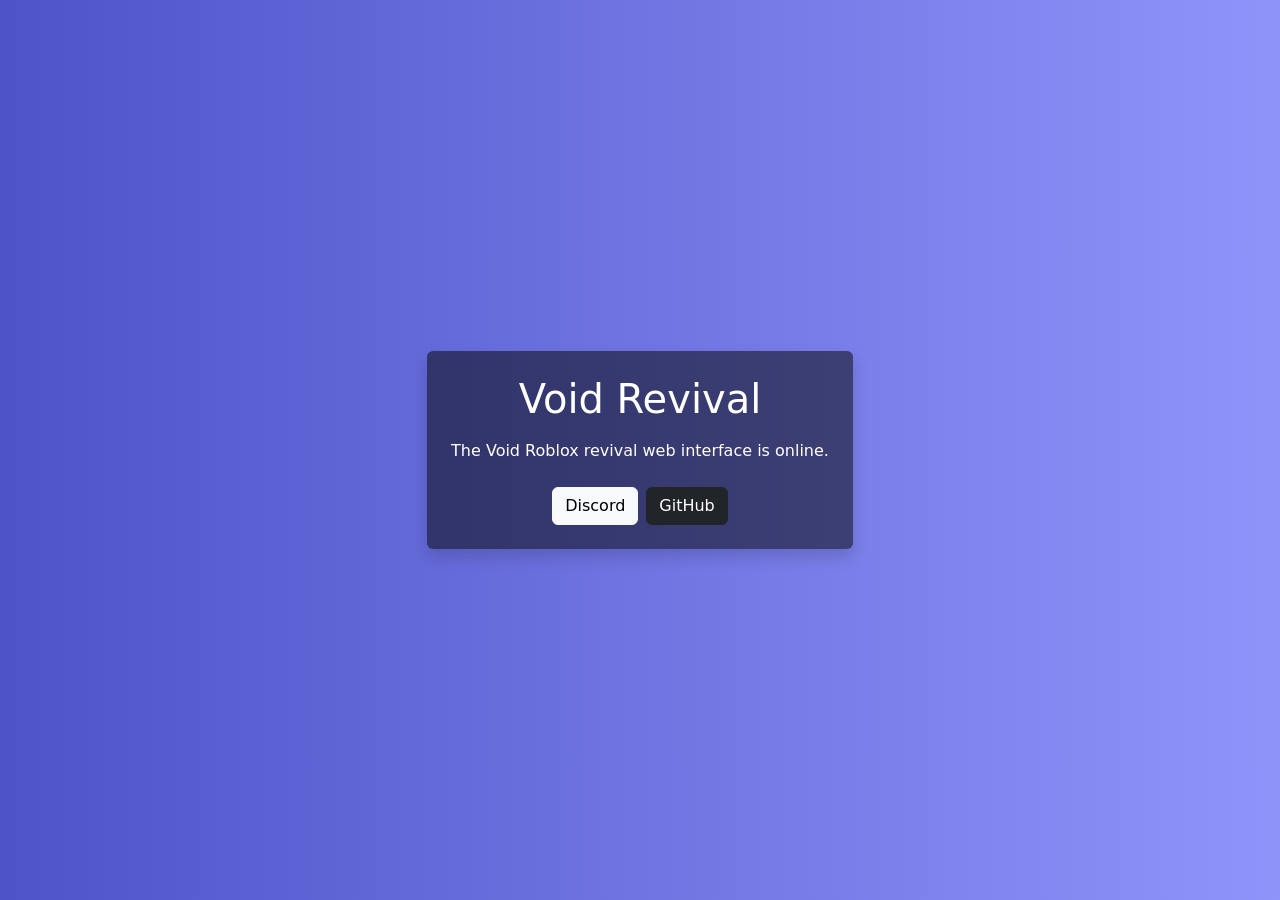
==== www/index.html @ bc777862 "Add Vercel entry page for www root" ====
<!doctype html>
<html lang="en">
<head>
  <meta charset="utf-8">
  <meta name="viewport" content="width=device-width, initial-scale=1">
  <title>Void Revival</title>
  <link href="https://cdn.jsdelivr.net/npm/bootstrap@5.3.0/dist/css/bootstrap.min.css" rel="stylesheet">
  <style>
    html, body { height: 100%; margin: 0; }
    body { overflow: hidden; background: #4e54c8; color: #fff; }
    .area {
      min-height: 100%;
      position: relative;
      display: flex;
      align-items: center;
      justify-content: center;
      background: linear-gradient(to left, #8f94fb, #4e54c8);
    }
    .card {
      position: relative;
      z-index: 2;
      background: rgba(0,0,0,.5);
      border: 0;
      color: #fff;
      max-width: 560px;
      text-align: center;
    }
    .circles { position: absolute; inset: 0; overflow: hidden; margin: 0; padding: 0; }
    .circles li {
      position: absolute;
      display: block;
      list-style: none;
      width: 20px;
      height: 20px;
      background: rgba(255,255,255,.2);
      animation: animate 25s linear infinite;
      bottom: -150px;
    }
    .circles li:nth-child(1){left:25%;width:80px;height:80px}
    .circles li:nth-child(2){left:10%;animation-delay:2s;animation-duration:12s}
    .circles li:nth-child(3){left:70%;animation-delay:4s}
    .circles li:nth-child(4){left:40%;width:60px;height:60px;animation-duration:18s}
    .circles li:nth-child(5){left:65%}
    .circles li:nth-child(6){left:75%;width:110px;height:110px;animation-delay:3s}
    .circles li:nth-child(7){left:35%;width:150px;height:150px;animation-delay:7s}
    .circles li:nth-child(8){left:50%;width:25px;height:25px;animation-delay:15s;animation-duration:45s}
    .circles li:nth-child(9){left:20%;width:15px;height:15px;animation-delay:2s;animation-duration:35s}
    .circles li:nth-child(10){left:85%;width:150px;height:150px;animation-duration:11s}
    @keyframes animate {
      0% { transform: translateY(0) rotate(0); opacity: 1; border-radius: 0; }
      100% { transform: translateY(-1000px) rotate(720deg); opacity: 0; border-radius: 50%; }
    }
  </style>
</head>
<body>
  <main class="area">
    <ul class="circles" aria-hidden="true">
      <li></li><li></li><li></li><li></li><li></li>
      <li></li><li></li><li></li><li></li><li></li>
    </ul>
    <section class="card p-4 shadow">
      <h1 class="mb-3">Void Revival</h1>
      <p class="mb-4">The Void Roblox revival web interface is online.</p>
      <div class="d-flex justify-content-center gap-2 flex-wrap">
        <a class="btn btn-light" href="https://discord.gg/UEuXjD565c">Discord</a>
        <a class="btn btn-dark" href="https://github.com/uwuszym/void">GitHub</a>
      </div>
    </section>
  </main>
</body>
</html>
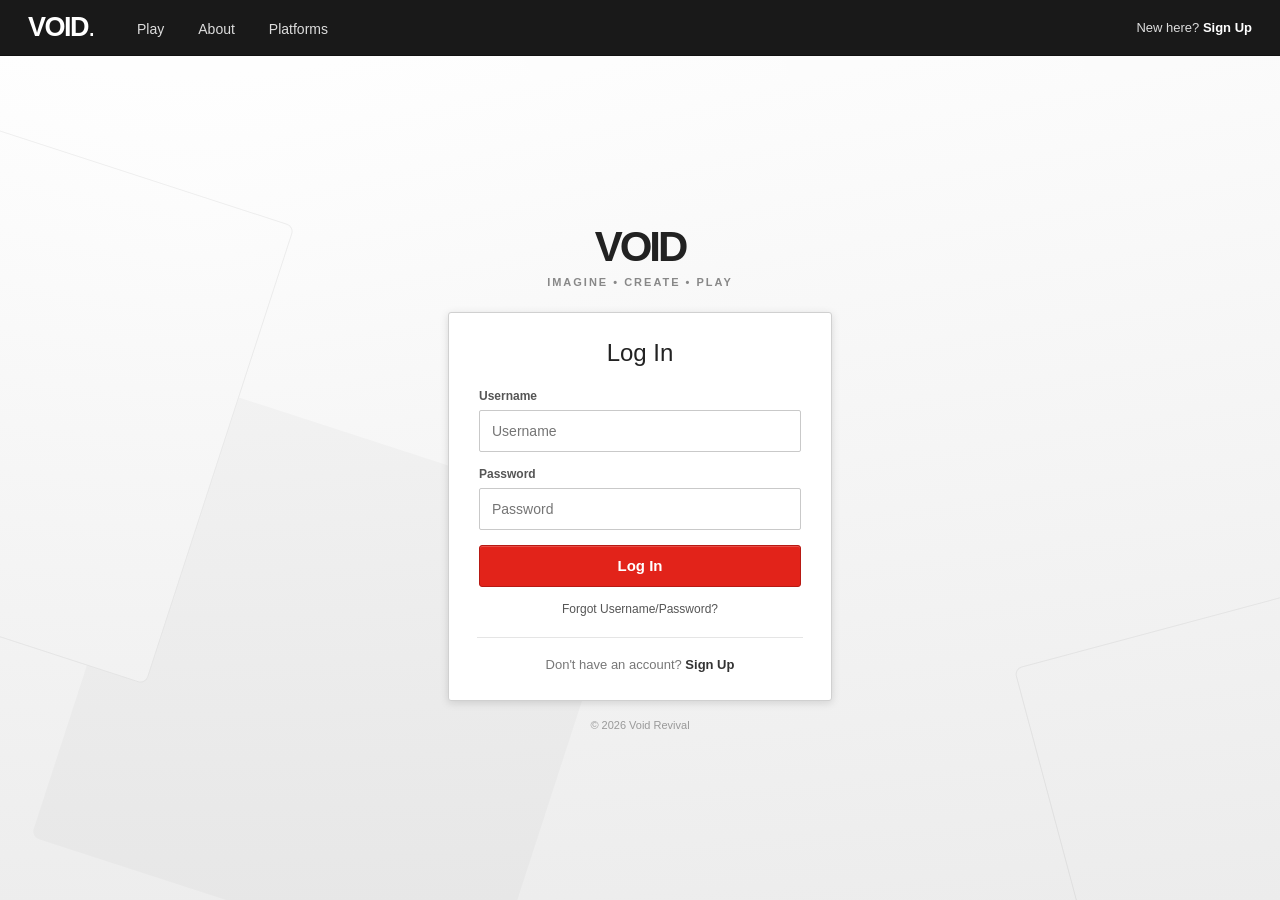
==== commit c4d02b5f: "Build classic revival login landing page" ====
--- a/www/index.html
+++ b/www/index.html
@@ -3,69 +3,120 @@
 <head>
   <meta charset="utf-8">
   <meta name="viewport" content="width=device-width, initial-scale=1">
-  <title>Void Revival</title>
-  <link href="https://cdn.jsdelivr.net/npm/bootstrap@5.3.0/dist/css/bootstrap.min.css" rel="stylesheet">
+  <title>Void — Login</title>
   <style>
-    html, body { height: 100%; margin: 0; }
-    body { overflow: hidden; background: #4e54c8; color: #fff; }
-    .area {
-      min-height: 100%;
-      position: relative;
-      display: flex;
-      align-items: center;
-      justify-content: center;
-      background: linear-gradient(to left, #8f94fb, #4e54c8);
+    :root{
+      --red:#e2231a;
+      --dark:#191919;
+      --text:#393939;
+      --border:#c9c9c9;
+      --bg:#f2f2f2;
     }
-    .card {
-      position: relative;
-      z-index: 2;
-      background: rgba(0,0,0,.5);
-      border: 0;
-      color: #fff;
-      max-width: 560px;
-      text-align: center;
+    *{box-sizing:border-box}
+    html,body{margin:0;min-height:100%;font-family:Arial,Helvetica,sans-serif;color:var(--text);background:#f2f2f2}
+    body{min-height:100vh}
+    .topbar{
+      height:56px;background:#191919;color:#fff;border-bottom:1px solid #111;
+      display:flex;align-items:center;padding:0 28px;gap:28px;
+      box-shadow:0 1px 3px rgba(0,0,0,.25)
     }
-    .circles { position: absolute; inset: 0; overflow: hidden; margin: 0; padding: 0; }
-    .circles li {
-      position: absolute;
-      display: block;
-      list-style: none;
-      width: 20px;
-      height: 20px;
-      background: rgba(255,255,255,.2);
-      animation: animate 25s linear infinite;
-      bottom: -150px;
+    .brand{font-size:27px;font-weight:800;letter-spacing:-1.5px;color:#fff;text-decoration:none}
+    .brand span{font-weight:400}
+    .nav{display:flex;gap:4px;height:100%;align-items:center}
+    .nav a{color:#ddd;text-decoration:none;padding:19px 15px 17px;font-size:14px}
+    .nav a:hover{background:#292929;color:#fff}
+    .nav-spacer{flex:1}
+    .signup-top{font-size:13px;color:#ddd}
+    .signup-top a{color:#fff;text-decoration:none;font-weight:700}
+    .hero{
+      min-height:calc(100vh - 56px);
+      display:flex;align-items:center;justify-content:center;
+      position:relative;overflow:hidden;
+      background:
+        linear-gradient(rgba(255,255,255,.93),rgba(238,238,238,.96)),
+        radial-gradient(circle at 15% 20%,#fff 0,#ddd 45%,#bbb 100%);
     }
-    .circles li:nth-child(1){left:25%;width:80px;height:80px}
-    .circles li:nth-child(2){left:10%;animation-delay:2s;animation-duration:12s}
-    .circles li:nth-child(3){left:70%;animation-delay:4s}
-    .circles li:nth-child(4){left:40%;width:60px;height:60px;animation-duration:18s}
-    .circles li:nth-child(5){left:65%}
-    .circles li:nth-child(6){left:75%;width:110px;height:110px;animation-delay:3s}
-    .circles li:nth-child(7){left:35%;width:150px;height:150px;animation-delay:7s}
-    .circles li:nth-child(8){left:50%;width:25px;height:25px;animation-delay:15s;animation-duration:45s}
-    .circles li:nth-child(9){left:20%;width:15px;height:15px;animation-delay:2s;animation-duration:35s}
-    .circles li:nth-child(10){left:85%;width:150px;height:150px;animation-duration:11s}
-    @keyframes animate {
-      0% { transform: translateY(0) rotate(0); opacity: 1; border-radius: 0; }
-      100% { transform: translateY(-1000px) rotate(720deg); opacity: 0; border-radius: 50%; }
+    .hero:before,.hero:after{
+      content:"";position:absolute;border:1px solid rgba(0,0,0,.06);
+      transform:rotate(18deg);width:480px;height:480px;border-radius:8px;
+    }
+    .hero:before{left:-250px;top:10%;box-shadow:420px 180px 0 rgba(0,0,0,.025)}
+    .hero:after{right:-270px;bottom:-180px;transform:rotate(-15deg)}
+    .login-wrap{width:100%;max-width:420px;padding:30px 18px;position:relative;z-index:1}
+    .logo{
+      text-align:center;font-size:42px;line-height:1;font-weight:900;
+      letter-spacing:-3px;color:#222;margin-bottom:24px;
+    }
+    .logo small{display:block;font-size:11px;letter-spacing:2px;font-weight:700;color:#888;margin-top:9px}
+    .panel{
+      background:#fff;border:1px solid #d0d0d0;border-radius:3px;
+      box-shadow:0 2px 8px rgba(0,0,0,.13);padding:26px 30px 28px;
+    }
+    h1{text-align:center;font-size:24px;font-weight:400;margin:0 0 22px;color:#222}
+    label{display:block;font-size:12px;font-weight:700;margin:0 0 7px;color:#555}
+    input{
+      width:100%;height:42px;border:1px solid var(--border);border-radius:2px;
+      padding:0 12px;font-size:14px;background:#fff;outline:none;margin-bottom:15px;
+    }
+    input:focus{border-color:#888;box-shadow:0 0 0 2px rgba(34,34,34,.08)}
+    button{
+      width:100%;height:42px;border:1px solid #b71913;border-radius:3px;
+      background:var(--red);color:#fff;font-size:15px;font-weight:700;cursor:pointer;
+      box-shadow:inset 0 1px rgba(255,255,255,.2)
+    }
+    button:hover{background:#c91e16}
+    .forgot{display:block;text-align:center;margin:15px 0 21px;color:#555;font-size:12px;text-decoration:none}
+    .forgot:hover{text-decoration:underline}
+    .divider{height:1px;background:#e5e5e5;margin:0 -2px 19px}
+    .new{text-align:center;font-size:13px;color:#777;margin:0}
+    .new a{color:#333;font-weight:700;text-decoration:none}
+    .new a:hover{text-decoration:underline}
+    .notice{display:none;margin:0 0 16px;padding:9px 11px;border:1px solid #e5c2c2;background:#fff5f5;color:#9b1c1c;font-size:12px;border-radius:2px}
+    footer{text-align:center;color:#999;font-size:11px;margin-top:18px}
+    @media(max-width:600px){
+      .topbar{padding:0 15px;gap:12px}.nav{display:none}.signup-top{font-size:12px}
+      .login-wrap{padding:20px 12px}.panel{padding:24px 20px}.logo{font-size:36px}
     }
   </style>
 </head>
 <body>
-  <main class="area">
-    <ul class="circles" aria-hidden="true">
-      <li></li><li></li><li></li><li></li><li></li>
-      <li></li><li></li><li></li><li></li><li></li>
-    </ul>
-    <section class="card p-4 shadow">
-      <h1 class="mb-3">Void Revival</h1>
-      <p class="mb-4">The Void Roblox revival web interface is online.</p>
-      <div class="d-flex justify-content-center gap-2 flex-wrap">
-        <a class="btn btn-light" href="https://discord.gg/UEuXjD565c">Discord</a>
-        <a class="btn btn-dark" href="https://github.com/uwuszym/void">GitHub</a>
-      </div>
-    </section>
+  <header class="topbar">
+    <a class="brand" href="/">VOID<span>.</span></a>
+    <nav class="nav" aria-label="Main navigation">
+      <a href="/">Play</a>
+      <a href="#about">About</a>
+      <a href="#platforms">Platforms</a>
+    </nav>
+    <div class="nav-spacer"></div>
+    <div class="signup-top">New here? <a href="#signup">Sign Up</a></div>
+  </header>
+
+  <main class="hero">
+    <div class="login-wrap">
+      <div class="logo">VOID<small>IMAGINE • CREATE • PLAY</small></div>
+      <section class="panel" aria-labelledby="login-title">
+        <h1 id="login-title">Log In</h1>
+        <div id="notice" class="notice" role="alert">Login backend is not connected yet.</div>
+        <form id="loginForm">
+          <label for="username">Username</label>
+          <input id="username" name="username" type="text" autocomplete="username" placeholder="Username" required>
+          <label for="password">Password</label>
+          <input id="password" name="password" type="password" autocomplete="current-password" placeholder="Password" required>
+          <button type="submit">Log In</button>
+        </form>
+        <a class="forgot" href="#forgot">Forgot Username/Password?</a>
+        <div class="divider"></div>
+        <p class="new">Don't have an account? <a href="#signup">Sign Up</a></p>
+      </section>
+      <footer>© 2026 Void Revival</footer>
+    </div>
   </main>
+
+  <script>
+    document.getElementById('loginForm').addEventListener('submit', function(e){
+      e.preventDefault();
+      document.getElementById('notice').style.display = 'block';
+    });
+  </script>
 </body>
 </html>
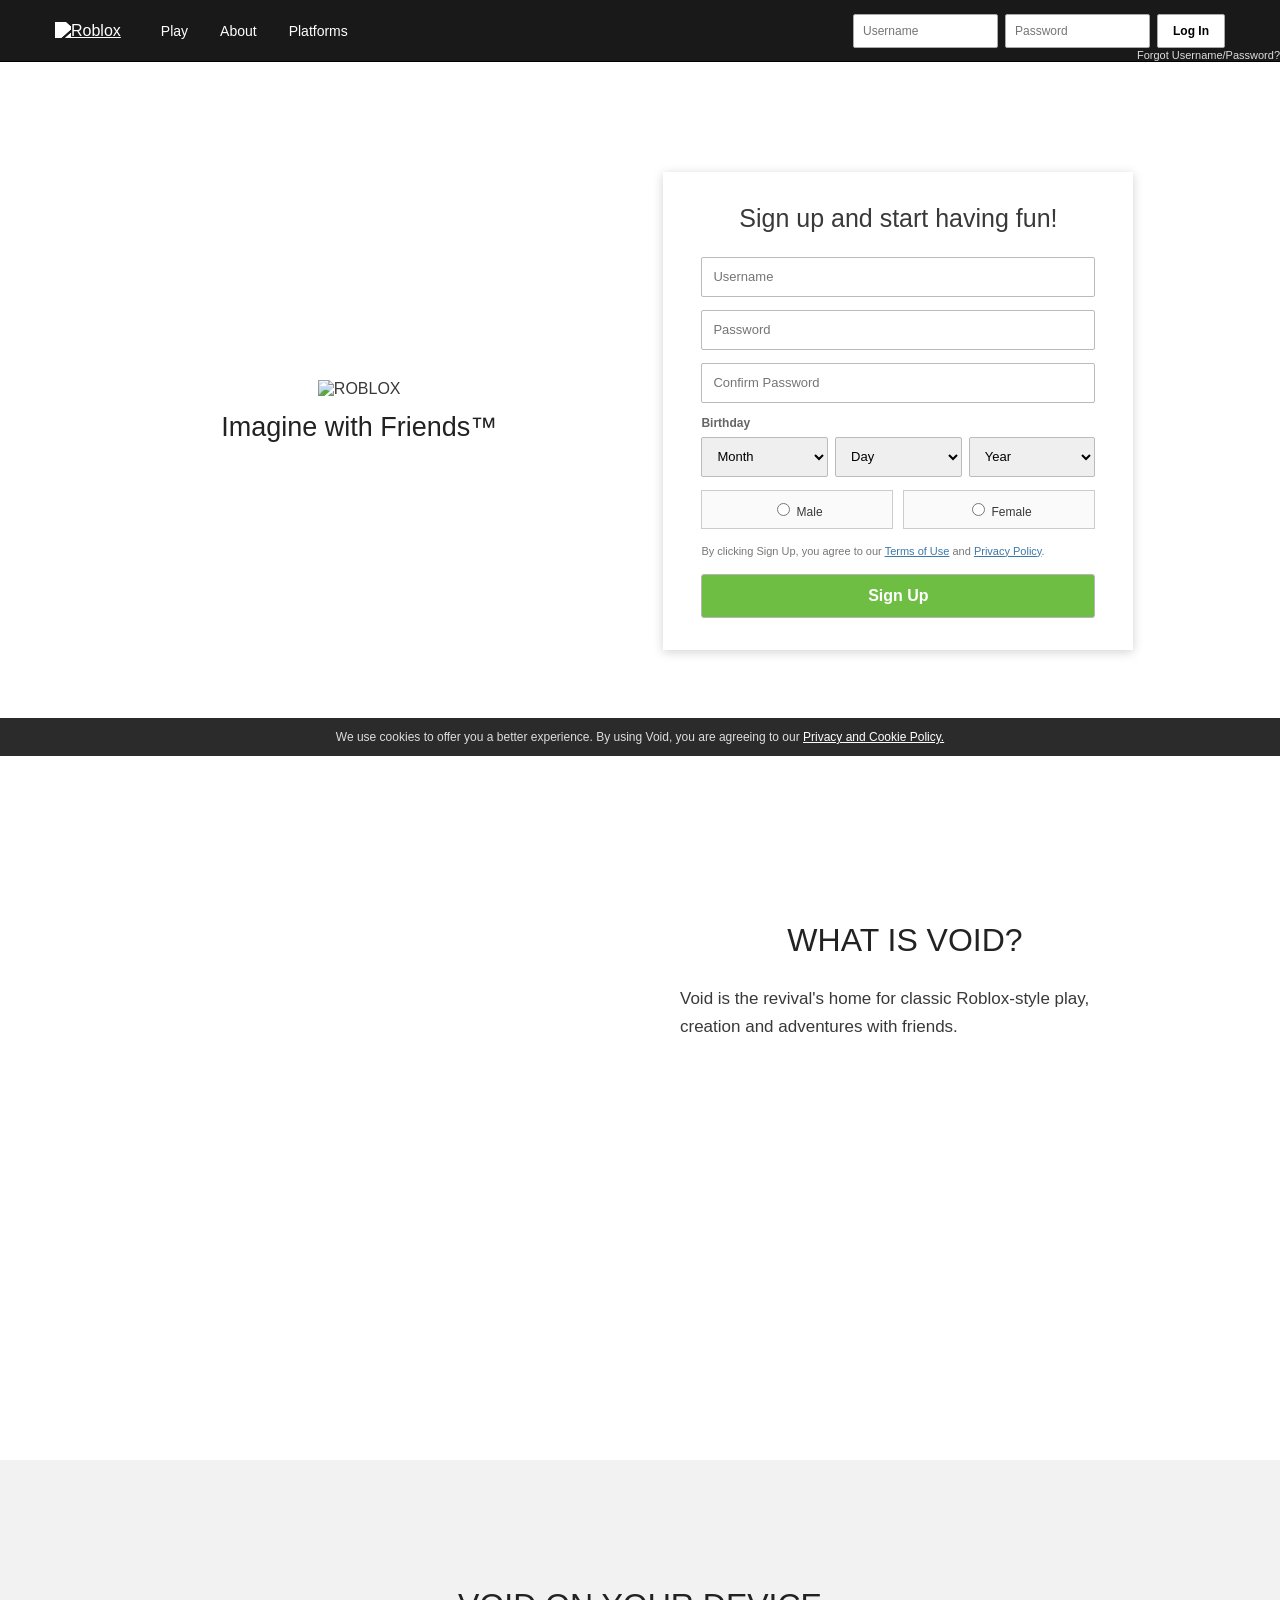
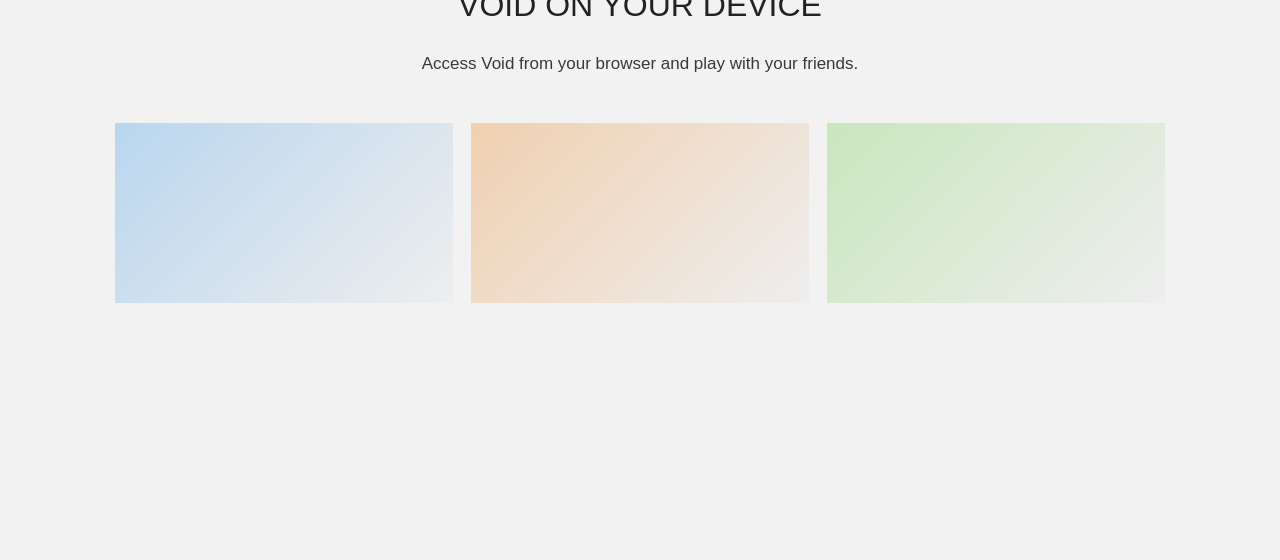
==== commit 74e5dc5c: "Recreate archived 2017 Roblox landing page" ====
--- a/www/index.html
+++ b/www/index.html
@@ -1,122 +1,7 @@
-<!doctype html>
-<html lang="en">
-<head>
-  <meta charset="utf-8">
-  <meta name="viewport" content="width=device-width, initial-scale=1">
-  <title>Void — Login</title>
-  <style>
-    :root{
-      --red:#e2231a;
-      --dark:#191919;
-      --text:#393939;
-      --border:#c9c9c9;
-      --bg:#f2f2f2;
-    }
-    *{box-sizing:border-box}
-    html,body{margin:0;min-height:100%;font-family:Arial,Helvetica,sans-serif;color:var(--text);background:#f2f2f2}
-    body{min-height:100vh}
-    .topbar{
-      height:56px;background:#191919;color:#fff;border-bottom:1px solid #111;
-      display:flex;align-items:center;padding:0 28px;gap:28px;
-      box-shadow:0 1px 3px rgba(0,0,0,.25)
-    }
-    .brand{font-size:27px;font-weight:800;letter-spacing:-1.5px;color:#fff;text-decoration:none}
-    .brand span{font-weight:400}
-    .nav{display:flex;gap:4px;height:100%;align-items:center}
-    .nav a{color:#ddd;text-decoration:none;padding:19px 15px 17px;font-size:14px}
-    .nav a:hover{background:#292929;color:#fff}
-    .nav-spacer{flex:1}
-    .signup-top{font-size:13px;color:#ddd}
-    .signup-top a{color:#fff;text-decoration:none;font-weight:700}
-    .hero{
-      min-height:calc(100vh - 56px);
-      display:flex;align-items:center;justify-content:center;
-      position:relative;overflow:hidden;
-      background:
-        linear-gradient(rgba(255,255,255,.93),rgba(238,238,238,.96)),
-        radial-gradient(circle at 15% 20%,#fff 0,#ddd 45%,#bbb 100%);
-    }
-    .hero:before,.hero:after{
-      content:"";position:absolute;border:1px solid rgba(0,0,0,.06);
-      transform:rotate(18deg);width:480px;height:480px;border-radius:8px;
-    }
-    .hero:before{left:-250px;top:10%;box-shadow:420px 180px 0 rgba(0,0,0,.025)}
-    .hero:after{right:-270px;bottom:-180px;transform:rotate(-15deg)}
-    .login-wrap{width:100%;max-width:420px;padding:30px 18px;position:relative;z-index:1}
-    .logo{
-      text-align:center;font-size:42px;line-height:1;font-weight:900;
-      letter-spacing:-3px;color:#222;margin-bottom:24px;
-    }
-    .logo small{display:block;font-size:11px;letter-spacing:2px;font-weight:700;color:#888;margin-top:9px}
-    .panel{
-      background:#fff;border:1px solid #d0d0d0;border-radius:3px;
-      box-shadow:0 2px 8px rgba(0,0,0,.13);padding:26px 30px 28px;
-    }
-    h1{text-align:center;font-size:24px;font-weight:400;margin:0 0 22px;color:#222}
-    label{display:block;font-size:12px;font-weight:700;margin:0 0 7px;color:#555}
-    input{
-      width:100%;height:42px;border:1px solid var(--border);border-radius:2px;
-      padding:0 12px;font-size:14px;background:#fff;outline:none;margin-bottom:15px;
-    }
-    input:focus{border-color:#888;box-shadow:0 0 0 2px rgba(34,34,34,.08)}
-    button{
-      width:100%;height:42px;border:1px solid #b71913;border-radius:3px;
-      background:var(--red);color:#fff;font-size:15px;font-weight:700;cursor:pointer;
-      box-shadow:inset 0 1px rgba(255,255,255,.2)
-    }
-    button:hover{background:#c91e16}
-    .forgot{display:block;text-align:center;margin:15px 0 21px;color:#555;font-size:12px;text-decoration:none}
-    .forgot:hover{text-decoration:underline}
-    .divider{height:1px;background:#e5e5e5;margin:0 -2px 19px}
-    .new{text-align:center;font-size:13px;color:#777;margin:0}
-    .new a{color:#333;font-weight:700;text-decoration:none}
-    .new a:hover{text-decoration:underline}
-    .notice{display:none;margin:0 0 16px;padding:9px 11px;border:1px solid #e5c2c2;background:#fff5f5;color:#9b1c1c;font-size:12px;border-radius:2px}
-    footer{text-align:center;color:#999;font-size:11px;margin-top:18px}
-    @media(max-width:600px){
-      .topbar{padding:0 15px;gap:12px}.nav{display:none}.signup-top{font-size:12px}
-      .login-wrap{padding:20px 12px}.panel{padding:24px 20px}.logo{font-size:36px}
-    }
-  </style>
-</head>
-<body>
-  <header class="topbar">
-    <a class="brand" href="/">VOID<span>.</span></a>
-    <nav class="nav" aria-label="Main navigation">
-      <a href="/">Play</a>
-      <a href="#about">About</a>
-      <a href="#platforms">Platforms</a>
-    </nav>
-    <div class="nav-spacer"></div>
-    <div class="signup-top">New here? <a href="#signup">Sign Up</a></div>
-  </header>
-
-  <main class="hero">
-    <div class="login-wrap">
-      <div class="logo">VOID<small>IMAGINE • CREATE • PLAY</small></div>
-      <section class="panel" aria-labelledby="login-title">
-        <h1 id="login-title">Log In</h1>
-        <div id="notice" class="notice" role="alert">Login backend is not connected yet.</div>
-        <form id="loginForm">
-          <label for="username">Username</label>
-          <input id="username" name="username" type="text" autocomplete="username" placeholder="Username" required>
-          <label for="password">Password</label>
-          <input id="password" name="password" type="password" autocomplete="current-password" placeholder="Password" required>
-          <button type="submit">Log In</button>
-        </form>
-        <a class="forgot" href="#forgot">Forgot Username/Password?</a>
-        <div class="divider"></div>
-        <p class="new">Don't have an account? <a href="#signup">Sign Up</a></p>
-      </section>
-      <footer>© 2026 Void Revival</footer>
-    </div>
-  </main>
-
-  <script>
-    document.getElementById('loginForm').addEventListener('submit', function(e){
-      e.preventDefault();
-      document.getElementById('notice').style.display = 'block';
-    });
-  </script>
-</body>
-</html>+<!doctype html><html lang="en"><head><meta charset="utf-8"><meta name="viewport" content="width=device-width,initial-scale=1"><title>Void</title><style>
+*{box-sizing:border-box}html,body{margin:0;font-family:Arial,Helvetica,sans-serif;color:#393939}body{overflow-x:hidden}.navbar{position:fixed;top:0;left:0;right:0;height:62px;z-index:20;background:#191919;border-bottom:1px solid #000}.nav-inner{height:100%;max-width:1170px;margin:auto;display:flex;align-items:center}.logo-nav{width:112px;margin-right:24px;filter:brightness(0) invert(1)}.navlinks{display:flex;height:100%;margin:0;padding:0;list-style:none}.navlinks a{display:flex;align-items:center;height:100%;padding:0 16px;color:#fff;text-decoration:none;font-size:14px}.navlinks a:hover{background:#292929}.login{margin-left:auto;display:flex;align-items:center;gap:7px}.login input{width:145px;height:34px;border:1px solid #aaa;border-radius:2px;padding:0 9px;font-size:12px}.login button{height:34px;padding:0 15px;border:1px solid #aaa;border-radius:2px;background:#fff;font-weight:bold;font-size:12px}.forgot{position:absolute;right:0;top:49px;color:#ddd;text-decoration:none;font-size:11px}.hero{min-height:760px;padding-top:62px;background:url('https://images.rbxcdn.com/e942d5c326e104bddf1d2c8ce3e0e9a7.png') center/cover no-repeat}.hero-inner{max-width:1170px;min-height:698px;margin:auto;display:flex;align-items:center}.hero-left{width:52%;text-align:center;padding:40px}.main-logo{width:min(390px,80%);margin-bottom:14px}.slogan{font-size:27px;font-weight:300;color:#222}.signup{width:48%;max-width:470px;padding:32px 38px;background:rgba(255,255,255,.96);box-shadow:0 2px 10px rgba(0,0,0,.18)}.signup h2{text-align:center;font-size:25px;font-weight:400;margin:0 0 24px}.field{margin-bottom:13px}.field input,.field select{width:100%;height:40px;border:1px solid #bbb;border-radius:2px;padding:0 11px;font-size:13px}.birth-label{font-size:12px;font-weight:bold;color:#666;display:block;margin-bottom:7px}.birth{display:flex;gap:7px}.birth select{flex:1}.gender{display:flex;gap:10px;margin:8px 0 15px}.gender label{flex:1;border:1px solid #ccc;background:#fafafa;padding:9px;text-align:center;font-size:12px}.terms{font-size:11px;line-height:1.45;color:#777;margin:8px 0 15px}.terms a{color:#3d78a8}.signup-btn{width:100%;height:44px;border:1px solid #b5b5b5;border-radius:3px;background:#6fbe44;color:#fff;font-size:16px;font-weight:bold}.cookie{position:absolute;left:0;right:0;margin-top:-42px;background:rgba(30,30,30,.94);color:#ddd;text-align:center;padding:12px;font-size:12px}.cookie a{color:#fff}.section{min-height:700px;padding:100px 30px}.about{background:#fff}.platforms{background:#f2f2f2}.section-inner{max-width:1050px;margin:auto}.about-card{max-width:520px;margin-left:auto;padding:35px;background:rgba(255,255,255,.9)}.section h2{text-align:center;font-size:32px;font-weight:300;color:#222}.section p{font-size:17px;line-height:1.65}.games{display:flex;gap:18px;margin-top:45px}.game{flex:1;height:180px;background:#ddd}.one{background:linear-gradient(135deg,#b9d6ef,#eee)}.two{background:linear-gradient(135deg,#f0d0b0,#eee)}.three{background:linear-gradient(135deg,#c9e6bd,#eee)}.notice{display:none;padding:8px;margin-bottom:12px;background:#fff0f0;border:1px solid #e0aaaa;color:#a22;font-size:12px}@media(max-width:900px){.nav-inner{padding:0 15px}.navlinks{display:none}.login input{width:110px}.hero{min-height:900px}.hero-inner{display:block;padding:45px 18px}.hero-left{width:100%;padding:25px}.signup{width:100%;margin:auto}}@media(max-width:520px){.login input{display:none}.signup{padding:24px 18px}.games{display:block}.game{margin-bottom:12px}}</style></head><body>
+<header class="navbar"><div class="nav-inner"><a href="#play"><img class="logo-nav" alt="Roblox" src="https://images.rbxcdn.com/13b5bfbebee2d722a1f0d2af181ac561.png"></a><ul class="navlinks"><li><a href="#play">Play</a></li><li><a href="#about">About</a></li><li><a href="#platforms">Platforms</a></li></ul><form class="login" id="loginForm"><input name="username" placeholder="Username"><input name="password" type="password" placeholder="Password"><button>Log In</button><a class="forgot" href="#forgot">Forgot Username/Password?</a></form></div></header>
+<section class="hero" id="play"><div class="hero-inner"><div class="hero-left"><img class="main-logo" alt="ROBLOX" src="https://images.rbxcdn.com/002d30eaf7df652d7711f8030066ed9a.svg.gzip"><div class="slogan">Imagine with Friends™</div></div><div class="signup"><h2>Sign up and start having fun!</h2><div id="notice" class="notice">Backend is not connected yet.</div><form id="signupForm"><div class="field"><input placeholder="Username" required></div><div class="field"><input type="password" placeholder="Password" required></div><div class="field"><input type="password" placeholder="Confirm Password" required></div><span class="birth-label">Birthday</span><div class="birth field"><select required><option>Month</option><option>January</option><option>February</option><option>March</option><option>April</option><option>May</option><option>June</option><option>July</option><option>August</option><option>September</option><option>October</option><option>November</option><option>December</option></select><select required><option>Day</option><option>01</option><option>02</option><option>03</option><option>04</option><option>05</option><option>06</option><option>07</option><option>08</option><option>09</option><option>10</option><option>11</option><option>12</option><option>13</option><option>14</option><option>15</option><option>16</option><option>17</option><option>18</option><option>19</option><option>20</option><option>21</option><option>22</option><option>23</option><option>24</option><option>25</option><option>26</option><option>27</option><option>28</option><option>29</option><option>30</option><option>31</option> </select><select required><option>Year</option><option>2017</option><option>2016</option><option>2015</option><option>2014</option><option>2013</option><option>2012</option><option>2011</option><option>2010</option><option>2009</option><option>2008</option><option>2007</option><option>2006</option><option>2005</option><option>2004</option><option>2003</option><option>2002</option><option>2001</option><option>2000</option><option>1999</option><option>1998</option><option>1997</option><option>1996</option><option>1995</option><option>1994</option><option>1993</option><option>1992</option><option>1991</option><option>1990</option><option>1989</option><option>1988</option><option>1987</option><option>1986</option><option>1985</option><option>1984</option><option>1983</option><option>1982</option><option>1981</option><option>1980</option><option>1979</option><option>1978</option><option>1977</option><option>1976</option><option>1975</option><option>1974</option><option>1973</option><option>1972</option><option>1971</option><option>1970</option><option>1969</option><option>1968</option><option>1967</option><option>1966</option><option>1965</option><option>1964</option><option>1963</option><option>1962</option><option>1961</option><option>1960</option><option>1959</option><option>1958</option><option>1957</option><option>1956</option><option>1955</option><option>1954</option><option>1953</option><option>1952</option><option>1951</option><option>1950</option><option>1949</option><option>1948</option><option>1947</option><option>1946</option><option>1945</option><option>1944</option><option>1943</option><option>1942</option><option>1941</option><option>1940</option><option>1939</option><option>1938</option><option>1937</option><option>1936</option><option>1935</option><option>1934</option><option>1933</option><option>1932</option><option>1931</option><option>1930</option><option>1929</option><option>1928</option></select></div><div class="gender"><label><input type="radio" name="gender"> Male</label><label><input type="radio" name="gender"> Female</label></div><div class="terms">By clicking Sign Up, you agree to our <a href="#terms">Terms of Use</a> and <a href="#privacy">Privacy Policy</a>.</div><button class="signup-btn">Sign Up</button></form></div></div><div class="cookie">We use cookies to offer you a better experience. By using Void, you are agreeing to our <a href="#privacy">Privacy and Cookie Policy.</a></div></section>
+<section class="section about" id="about"><div class="section-inner"><div class="about-card"><h2>WHAT IS VOID?</h2><p>Void is the revival's home for classic Roblox-style play, creation and adventures with friends.</p></div></div></section>
+<section class="section platforms" id="platforms"><div class="section-inner"><h2>VOID ON YOUR DEVICE</h2><p style="max-width:650px;margin:auto;text-align:center">Access Void from your browser and play with your friends.</p><div class="games"><div class="game one"></div><div class="game two"></div><div class="game three"></div></div></div></section>
+<script>function stop(e){e.preventDefault();document.getElementById('notice').style.display='block'}loginForm.addEventListener('submit',stop);signupForm.addEventListener('submit',stop)</script></body></html>
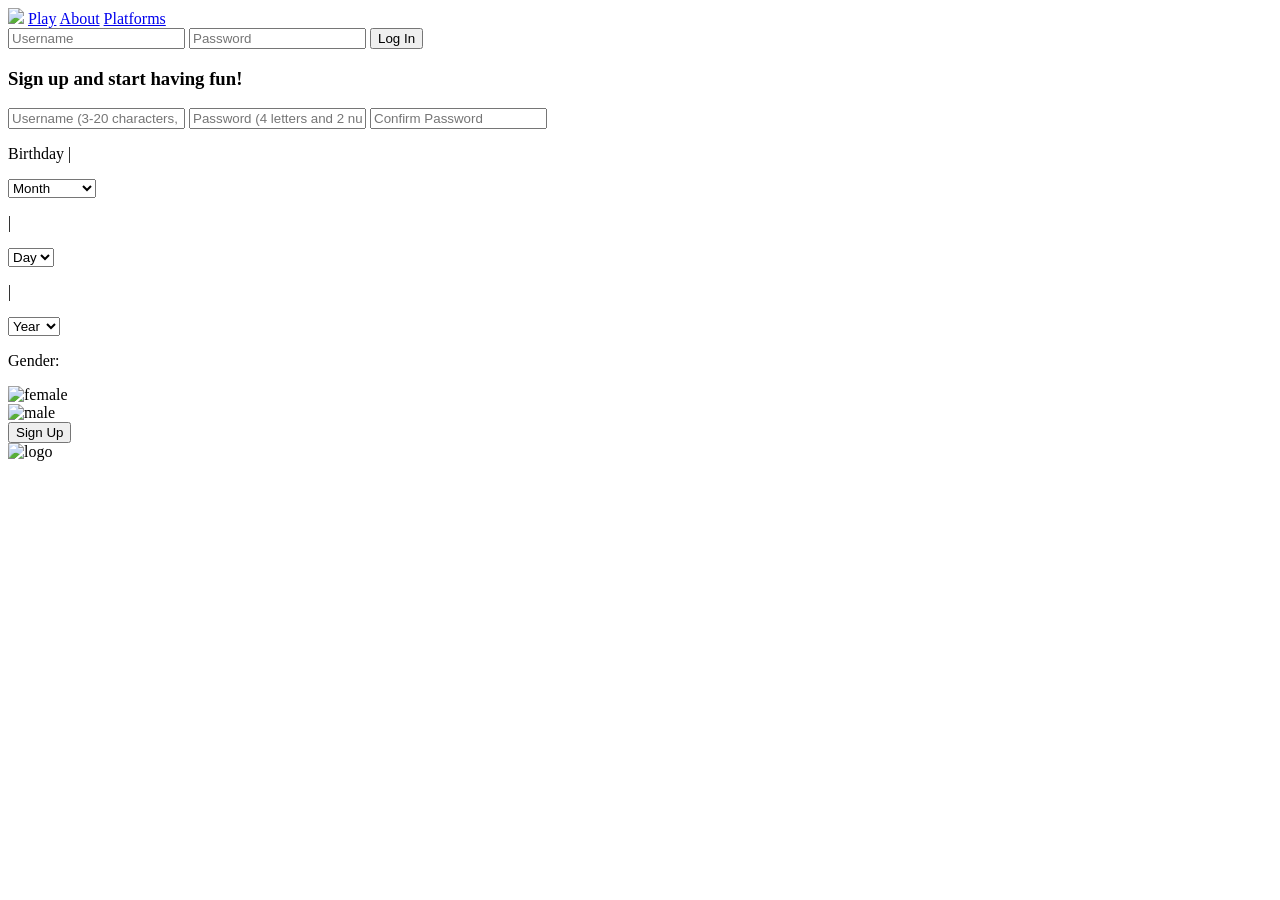
==== commit 3c65bb63: "Match Vercel page to revival index.ejs" ====
--- a/www/index.html
+++ b/www/index.html
@@ -1,7 +1,123 @@
-<!doctype html><html lang="en"><head><meta charset="utf-8"><meta name="viewport" content="width=device-width,initial-scale=1"><title>Void</title><style>
-*{box-sizing:border-box}html,body{margin:0;font-family:Arial,Helvetica,sans-serif;color:#393939}body{overflow-x:hidden}.navbar{position:fixed;top:0;left:0;right:0;height:62px;z-index:20;background:#191919;border-bottom:1px solid #000}.nav-inner{height:100%;max-width:1170px;margin:auto;display:flex;align-items:center}.logo-nav{width:112px;margin-right:24px;filter:brightness(0) invert(1)}.navlinks{display:flex;height:100%;margin:0;padding:0;list-style:none}.navlinks a{display:flex;align-items:center;height:100%;padding:0 16px;color:#fff;text-decoration:none;font-size:14px}.navlinks a:hover{background:#292929}.login{margin-left:auto;display:flex;align-items:center;gap:7px}.login input{width:145px;height:34px;border:1px solid #aaa;border-radius:2px;padding:0 9px;font-size:12px}.login button{height:34px;padding:0 15px;border:1px solid #aaa;border-radius:2px;background:#fff;font-weight:bold;font-size:12px}.forgot{position:absolute;right:0;top:49px;color:#ddd;text-decoration:none;font-size:11px}.hero{min-height:760px;padding-top:62px;background:url('https://images.rbxcdn.com/e942d5c326e104bddf1d2c8ce3e0e9a7.png') center/cover no-repeat}.hero-inner{max-width:1170px;min-height:698px;margin:auto;display:flex;align-items:center}.hero-left{width:52%;text-align:center;padding:40px}.main-logo{width:min(390px,80%);margin-bottom:14px}.slogan{font-size:27px;font-weight:300;color:#222}.signup{width:48%;max-width:470px;padding:32px 38px;background:rgba(255,255,255,.96);box-shadow:0 2px 10px rgba(0,0,0,.18)}.signup h2{text-align:center;font-size:25px;font-weight:400;margin:0 0 24px}.field{margin-bottom:13px}.field input,.field select{width:100%;height:40px;border:1px solid #bbb;border-radius:2px;padding:0 11px;font-size:13px}.birth-label{font-size:12px;font-weight:bold;color:#666;display:block;margin-bottom:7px}.birth{display:flex;gap:7px}.birth select{flex:1}.gender{display:flex;gap:10px;margin:8px 0 15px}.gender label{flex:1;border:1px solid #ccc;background:#fafafa;padding:9px;text-align:center;font-size:12px}.terms{font-size:11px;line-height:1.45;color:#777;margin:8px 0 15px}.terms a{color:#3d78a8}.signup-btn{width:100%;height:44px;border:1px solid #b5b5b5;border-radius:3px;background:#6fbe44;color:#fff;font-size:16px;font-weight:bold}.cookie{position:absolute;left:0;right:0;margin-top:-42px;background:rgba(30,30,30,.94);color:#ddd;text-align:center;padding:12px;font-size:12px}.cookie a{color:#fff}.section{min-height:700px;padding:100px 30px}.about{background:#fff}.platforms{background:#f2f2f2}.section-inner{max-width:1050px;margin:auto}.about-card{max-width:520px;margin-left:auto;padding:35px;background:rgba(255,255,255,.9)}.section h2{text-align:center;font-size:32px;font-weight:300;color:#222}.section p{font-size:17px;line-height:1.65}.games{display:flex;gap:18px;margin-top:45px}.game{flex:1;height:180px;background:#ddd}.one{background:linear-gradient(135deg,#b9d6ef,#eee)}.two{background:linear-gradient(135deg,#f0d0b0,#eee)}.three{background:linear-gradient(135deg,#c9e6bd,#eee)}.notice{display:none;padding:8px;margin-bottom:12px;background:#fff0f0;border:1px solid #e0aaaa;color:#a22;font-size:12px}@media(max-width:900px){.nav-inner{padding:0 15px}.navlinks{display:none}.login input{width:110px}.hero{min-height:900px}.hero-inner{display:block;padding:45px 18px}.hero-left{width:100%;padding:25px}.signup{width:100%;margin:auto}}@media(max-width:520px){.login input{display:none}.signup{padding:24px 18px}.games{display:block}.game{margin-bottom:12px}}</style></head><body>
-<header class="navbar"><div class="nav-inner"><a href="#play"><img class="logo-nav" alt="Roblox" src="https://images.rbxcdn.com/13b5bfbebee2d722a1f0d2af181ac561.png"></a><ul class="navlinks"><li><a href="#play">Play</a></li><li><a href="#about">About</a></li><li><a href="#platforms">Platforms</a></li></ul><form class="login" id="loginForm"><input name="username" placeholder="Username"><input name="password" type="password" placeholder="Password"><button>Log In</button><a class="forgot" href="#forgot">Forgot Username/Password?</a></form></div></header>
-<section class="hero" id="play"><div class="hero-inner"><div class="hero-left"><img class="main-logo" alt="ROBLOX" src="https://images.rbxcdn.com/002d30eaf7df652d7711f8030066ed9a.svg.gzip"><div class="slogan">Imagine with Friends™</div></div><div class="signup"><h2>Sign up and start having fun!</h2><div id="notice" class="notice">Backend is not connected yet.</div><form id="signupForm"><div class="field"><input placeholder="Username" required></div><div class="field"><input type="password" placeholder="Password" required></div><div class="field"><input type="password" placeholder="Confirm Password" required></div><span class="birth-label">Birthday</span><div class="birth field"><select required><option>Month</option><option>January</option><option>February</option><option>March</option><option>April</option><option>May</option><option>June</option><option>July</option><option>August</option><option>September</option><option>October</option><option>November</option><option>December</option></select><select required><option>Day</option><option>01</option><option>02</option><option>03</option><option>04</option><option>05</option><option>06</option><option>07</option><option>08</option><option>09</option><option>10</option><option>11</option><option>12</option><option>13</option><option>14</option><option>15</option><option>16</option><option>17</option><option>18</option><option>19</option><option>20</option><option>21</option><option>22</option><option>23</option><option>24</option><option>25</option><option>26</option><option>27</option><option>28</option><option>29</option><option>30</option><option>31</option> </select><select required><option>Year</option><option>2017</option><option>2016</option><option>2015</option><option>2014</option><option>2013</option><option>2012</option><option>2011</option><option>2010</option><option>2009</option><option>2008</option><option>2007</option><option>2006</option><option>2005</option><option>2004</option><option>2003</option><option>2002</option><option>2001</option><option>2000</option><option>1999</option><option>1998</option><option>1997</option><option>1996</option><option>1995</option><option>1994</option><option>1993</option><option>1992</option><option>1991</option><option>1990</option><option>1989</option><option>1988</option><option>1987</option><option>1986</option><option>1985</option><option>1984</option><option>1983</option><option>1982</option><option>1981</option><option>1980</option><option>1979</option><option>1978</option><option>1977</option><option>1976</option><option>1975</option><option>1974</option><option>1973</option><option>1972</option><option>1971</option><option>1970</option><option>1969</option><option>1968</option><option>1967</option><option>1966</option><option>1965</option><option>1964</option><option>1963</option><option>1962</option><option>1961</option><option>1960</option><option>1959</option><option>1958</option><option>1957</option><option>1956</option><option>1955</option><option>1954</option><option>1953</option><option>1952</option><option>1951</option><option>1950</option><option>1949</option><option>1948</option><option>1947</option><option>1946</option><option>1945</option><option>1944</option><option>1943</option><option>1942</option><option>1941</option><option>1940</option><option>1939</option><option>1938</option><option>1937</option><option>1936</option><option>1935</option><option>1934</option><option>1933</option><option>1932</option><option>1931</option><option>1930</option><option>1929</option><option>1928</option></select></div><div class="gender"><label><input type="radio" name="gender"> Male</label><label><input type="radio" name="gender"> Female</label></div><div class="terms">By clicking Sign Up, you agree to our <a href="#terms">Terms of Use</a> and <a href="#privacy">Privacy Policy</a>.</div><button class="signup-btn">Sign Up</button></form></div></div><div class="cookie">We use cookies to offer you a better experience. By using Void, you are agreeing to our <a href="#privacy">Privacy and Cookie Policy.</a></div></section>
-<section class="section about" id="about"><div class="section-inner"><div class="about-card"><h2>WHAT IS VOID?</h2><p>Void is the revival's home for classic Roblox-style play, creation and adventures with friends.</p></div></div></section>
-<section class="section platforms" id="platforms"><div class="section-inner"><h2>VOID ON YOUR DEVICE</h2><p style="max-width:650px;margin:auto;text-align:center">Access Void from your browser and play with your friends.</p><div class="games"><div class="game one"></div><div class="game two"></div><div class="game three"></div></div></div></section>
-<script>function stop(e){e.preventDefault();document.getElementById('notice').style.display='block'}loginForm.addEventListener('submit',stop);signupForm.addEventListener('submit',stop)</script></body></html>+<!DOCTYPE html>
+<html lang="en">
+<head>
+    <meta charset="UTF-8">
+    <meta http-equiv="X-UA-Compatible" content="IE=edge">
+    <meta name="viewport" content="width=device-width, initial-scale=1.0">
+    <link href="/public/styles/global.css" rel="stylesheet">
+    <link href="/public/styles/topbar.css" rel="stylesheet">
+    <link href="/public/styles/signup.css" rel="stylesheet">
+    <link href="/public/styles/buttons.css" rel="stylesheet">
+    <link href="/public/images/favicon.svg" rel="icon" type="image/svg+xml">
+    <title>ROBLOX.com</title>
+</head>
+<body>
+    <div id="signup-topbar">
+        <img src="/public/images/icon-top-small.png" id="topbar-logo-signup">
+        <a href="#">Play</a>
+        <a href="#">About</a>
+        <a href="#">Platforms</a>
+        <div id="login">
+            <form method="POST" action="/users/authenticate">
+                <input type="text" name="username" placeholder="Username" required>
+                <input type="password" name="password" placeholder="Password" required>
+                <button type="submit" class="btn-growth-sm">Log In</button>
+            </form>
+        </div>
+    </div>
+    <div id="signup">
+        <h3 id="signup-text">Sign up and start having fun!</h3>
+        <form id="signup-form" method="POST" action="/users/register">
+            <input type="username" placeholder="Username (3-20 characters, no spaces)" name="username" required>
+            <input type="password" placeholder="Password (4 letters and 2 numbers minimum)" name="password" required>
+            <input type="password" placeholder="Confirm Password" required>
+            <div id="birthday-form">
+                <p>Birthday |</p>
+                <select title="Month" name="bd-month" required>
+                    <option value="0">Month</option>
+                    <option value="1">January</option>
+                    <option value="2">February</option>
+                    <option value="3">March</option>
+                    <option value="4">April</option>
+                    <option value="5">May</option>
+                    <option value="6">June</option>
+                    <option value="7">July</option>
+                    <option value="8">August</option>
+                    <option value="9">September</option>
+                    <option value="10">October</option>
+                    <option value="11">November</option>
+                    <option value="12">December</option>
+                </select>
+                <p>|</p>
+                <select title="Day" name="bd-day" required>
+                    <option value="0">Day</option>
+                    <option value="1">1</option>
+                    <option value="2">2</option>
+                    <option value="3">3</option>
+                    <option value="4">4</option>
+                    <option value="5">5</option>
+                    <option value="6">6</option>
+                    <option value="7">7</option>
+                    <option value="8">8</option>
+                    <option value="9">9</option>
+                    <option value="10">10</option>
+                    <option value="11">11</option>
+                    <option value="12">12</option>
+                    <option value="13">13</option>
+                    <option value="14">14</option>
+                    <option value="15">15</option>
+                    <option value="16">16</option>
+                    <option value="17">17</option>
+                    <option value="18">18</option>
+                    <option value="19">19</option>
+                    <option value="20">20</option>
+                    <option value="21">21</option>
+                    <option value="22">22</option>
+                    <option value="23">23</option>
+                    <option value="24">24</option>
+                    <option value="25">25</option>
+                    <option value="26">26</option>
+                    <option value="27">27</option>
+                    <option value="28">28</option>
+                    <option value="29">29</option>
+                    <option value="30">30</option>
+                    <option value="31">31</option>
+                </select>
+                <p>|</p>
+                <select title="Year" name="bd-year" required>
+                    <option value="0">Year</option>
+                    <option value="2015">2015</option>
+                    <option value="2014">2014</option>
+                    <option value="2013">2013</option>
+                    <option value="2012">2012</option>
+                    <option value="2011">2011</option>
+                    <option value="2010">2010</option>
+                    <option value="2009">2009</option>
+                    <option value="2008">2008</option>
+                    <option value="2007">2007</option>
+                    <option value="2006">2006</option>
+                    <option value="2005">2005</option>
+                    <option value="2004">2004</option>
+                    <option value="2003">2003</option>
+                    <option value="2002">2002</option>
+                    <option value="2001">2001</option>
+                    <option value="2000">2000</option>
+                </select>
+            </div>
+            <div id="gender-form">
+                <p>Gender:</p>
+                <div class="gender-circle" value="female">
+                    <img src="/public/images/female.jpg" alt="female">
+                </div>
+                <div class="gender-circle" value="male">
+                    <img src="/public/images/male.png" alt="male">
+                </div>
+            </div>
+            <button class="btn-growth-md">Sign Up</button>
+        </form>
+        <div id="brand">
+            <img src="/public/images/logo-full.png" alt="logo">
+        </div>
+    </div>
+</body>
+</html>
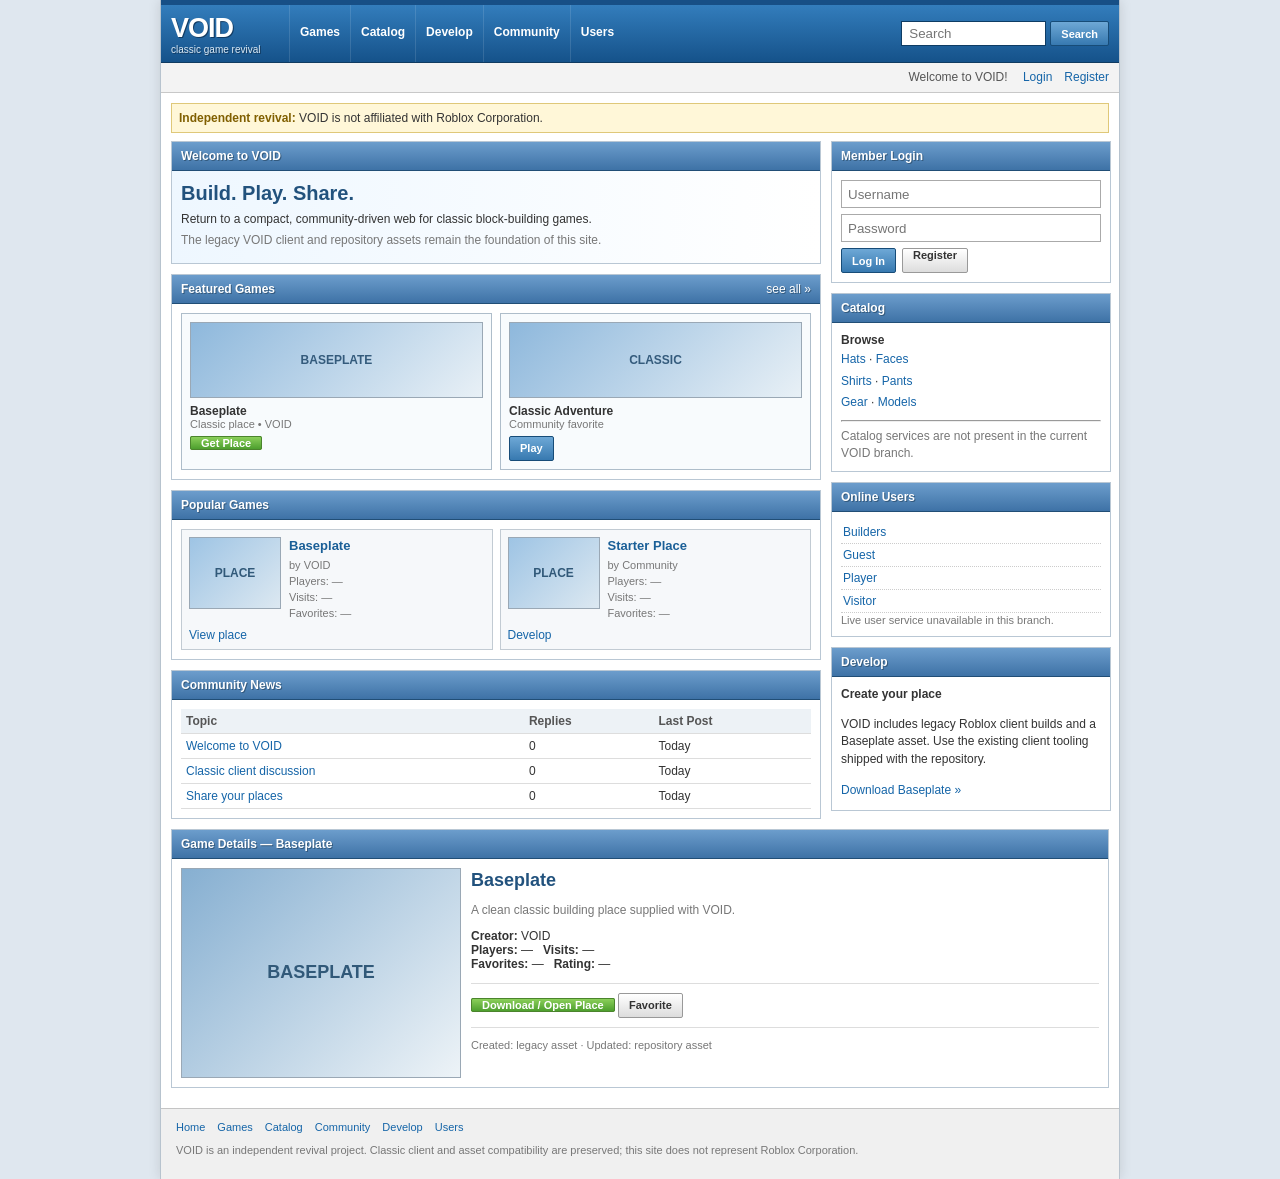
==== commit f587efec: "Build classic VOID portal for www root" ====
--- a/www/index.html
+++ b/www/index.html
@@ -1,123 +1 @@
-<!DOCTYPE html>
-<html lang="en">
-<head>
-    <meta charset="UTF-8">
-    <meta http-equiv="X-UA-Compatible" content="IE=edge">
-    <meta name="viewport" content="width=device-width, initial-scale=1.0">
-    <link href="/public/styles/global.css" rel="stylesheet">
-    <link href="/public/styles/topbar.css" rel="stylesheet">
-    <link href="/public/styles/signup.css" rel="stylesheet">
-    <link href="/public/styles/buttons.css" rel="stylesheet">
-    <link href="/public/images/favicon.svg" rel="icon" type="image/svg+xml">
-    <title>ROBLOX.com</title>
-</head>
-<body>
-    <div id="signup-topbar">
-        <img src="/public/images/icon-top-small.png" id="topbar-logo-signup">
-        <a href="#">Play</a>
-        <a href="#">About</a>
-        <a href="#">Platforms</a>
-        <div id="login">
-            <form method="POST" action="/users/authenticate">
-                <input type="text" name="username" placeholder="Username" required>
-                <input type="password" name="password" placeholder="Password" required>
-                <button type="submit" class="btn-growth-sm">Log In</button>
-            </form>
-        </div>
-    </div>
-    <div id="signup">
-        <h3 id="signup-text">Sign up and start having fun!</h3>
-        <form id="signup-form" method="POST" action="/users/register">
-            <input type="username" placeholder="Username (3-20 characters, no spaces)" name="username" required>
-            <input type="password" placeholder="Password (4 letters and 2 numbers minimum)" name="password" required>
-            <input type="password" placeholder="Confirm Password" required>
-            <div id="birthday-form">
-                <p>Birthday |</p>
-                <select title="Month" name="bd-month" required>
-                    <option value="0">Month</option>
-                    <option value="1">January</option>
-                    <option value="2">February</option>
-                    <option value="3">March</option>
-                    <option value="4">April</option>
-                    <option value="5">May</option>
-                    <option value="6">June</option>
-                    <option value="7">July</option>
-                    <option value="8">August</option>
-                    <option value="9">September</option>
-                    <option value="10">October</option>
-                    <option value="11">November</option>
-                    <option value="12">December</option>
-                </select>
-                <p>|</p>
-                <select title="Day" name="bd-day" required>
-                    <option value="0">Day</option>
-                    <option value="1">1</option>
-                    <option value="2">2</option>
-                    <option value="3">3</option>
-                    <option value="4">4</option>
-                    <option value="5">5</option>
-                    <option value="6">6</option>
-                    <option value="7">7</option>
-                    <option value="8">8</option>
-                    <option value="9">9</option>
-                    <option value="10">10</option>
-                    <option value="11">11</option>
-                    <option value="12">12</option>
-                    <option value="13">13</option>
-                    <option value="14">14</option>
-                    <option value="15">15</option>
-                    <option value="16">16</option>
-                    <option value="17">17</option>
-                    <option value="18">18</option>
-                    <option value="19">19</option>
-                    <option value="20">20</option>
-                    <option value="21">21</option>
-                    <option value="22">22</option>
-                    <option value="23">23</option>
-                    <option value="24">24</option>
-                    <option value="25">25</option>
-                    <option value="26">26</option>
-                    <option value="27">27</option>
-                    <option value="28">28</option>
-                    <option value="29">29</option>
-                    <option value="30">30</option>
-                    <option value="31">31</option>
-                </select>
-                <p>|</p>
-                <select title="Year" name="bd-year" required>
-                    <option value="0">Year</option>
-                    <option value="2015">2015</option>
-                    <option value="2014">2014</option>
-                    <option value="2013">2013</option>
-                    <option value="2012">2012</option>
-                    <option value="2011">2011</option>
-                    <option value="2010">2010</option>
-                    <option value="2009">2009</option>
-                    <option value="2008">2008</option>
-                    <option value="2007">2007</option>
-                    <option value="2006">2006</option>
-                    <option value="2005">2005</option>
-                    <option value="2004">2004</option>
-                    <option value="2003">2003</option>
-                    <option value="2002">2002</option>
-                    <option value="2001">2001</option>
-                    <option value="2000">2000</option>
-                </select>
-            </div>
-            <div id="gender-form">
-                <p>Gender:</p>
-                <div class="gender-circle" value="female">
-                    <img src="/public/images/female.jpg" alt="female">
-                </div>
-                <div class="gender-circle" value="male">
-                    <img src="/public/images/male.png" alt="male">
-                </div>
-            </div>
-            <button class="btn-growth-md">Sign Up</button>
-        </form>
-        <div id="brand">
-            <img src="/public/images/logo-full.png" alt="logo">
-        </div>
-    </div>
-</body>
-</html>
+<!doctype html><html lang="en"><head><meta charset="utf-8"><meta name="viewport" content="width=960"><title>VOID — Classic Revival</title><link rel="stylesheet" href="/public/styles/portal.css"></head><body><div class="site"><div class="topline"></div><header class="head"><div class="headin"><a class="logo" href="/">VOID<small>classic game revival</small></a><nav class="nav"><a href="#games">Games</a><a href="#catalog">Catalog</a><a href="#develop">Develop</a><a href="#community">Community</a><a href="#users">Users</a></nav><form class="search" action="#games"><input name="q" placeholder="Search"><button class="btn">Search</button></form></div></header><div class="userbar">Welcome to VOID! <a href="/users/login">Login</a><a href="/users/register">Register</a></div><main class="main"><div class="notice"><b>Independent revival:</b> VOID is not affiliated with Roblox Corporation.</div><div class="cols"><section><div class="box welcome"><div class="title">Welcome to VOID</div><div class="body"><h1>Build. Play. Share.</h1><p>Return to a compact, community-driven web for classic block-building games.</p><p class="muted">The legacy VOID client and repository assets remain the foundation of this site.</p></div></div><div class="box" id="games"><div class="title">Featured Games <a class="more" href="#games">see all »</a></div><div class="body"><div class="feature"><div><div class="bigthumb">BASEPLATE</div><b>Baseplate</b><div class="small muted">Classic place • VOID</div><div class="play"><a class="btn green" href="/Asset/Baseplate.rbxl">Get Place</a></div></div><div><div class="bigthumb">CLASSIC</div><b>Classic Adventure</b><div class="small muted">Community favorite</div><div class="play"><button class="btn" onclick="alert('The current VOID branch contains the legacy client/assets, but no web game-server or place-launch API.')">Play</button></div></div></div></div></div><div class="box"><div class="title">Popular Games</div><div class="body"><div class="games"><div class="game"><div class="thumb">PLACE</div><h3>Baseplate</h3><div class="stats">by VOID<br>Players: —<br>Visits: —<br>Favorites: —</div><div class="play"><a href="/Asset/Baseplate.rbxl">View place</a></div></div><div class="game"><div class="thumb">PLACE</div><h3>Starter Place</h3><div class="stats">by Community<br>Players: —<br>Visits: —<br>Favorites: —</div><div class="play"><a href="#develop">Develop</a></div></div></div></div></div><div class="box" id="community"><div class="title">Community News</div><div class="body"><table class="table"><tr><th>Topic</th><th>Replies</th><th>Last Post</th></tr><tr><td><a href="#community">Welcome to VOID</a></td><td>0</td><td>Today</td></tr><tr><td><a href="#community">Classic client discussion</a></td><td>0</td><td>Today</td></tr><tr><td><a href="#community">Share your places</a></td><td>0</td><td>Today</td></tr></table></div></div></section><aside><div class="box login"><div class="title">Member Login</div><div class="body"><form method="POST" action="/users/authenticate"><input name="username" placeholder="Username" required><input type="password" name="password" placeholder="Password" required><div class="actions"><button class="btn" type="submit">Log In</button><a class="btn gray" href="/users/register">Register</a></div></form></div></div><div class="box" id="catalog"><div class="title">Catalog</div><div class="body side"><b>Browse</b><br><a href="#catalog">Hats</a> · <a href="#catalog">Faces</a><br><a href="#catalog">Shirts</a> · <a href="#catalog">Pants</a><br><a href="#catalog">Gear</a> · <a href="#catalog">Models</a><hr><span class="muted">Catalog services are not present in the current VOID branch.</span></div></div><div class="box" id="users"><div class="title">Online Users</div><div class="body online"><a href="#users">Builders</a><a href="#users">Guest</a><a href="#users">Player</a><a href="#users">Visitor</a><span class="muted small">Live user service unavailable in this branch.</span></div></div><div class="box" id="develop"><div class="title">Develop</div><div class="body side"><b>Create your place</b><p>VOID includes legacy Roblox client builds and a Baseplate asset. Use the existing client tooling shipped with the repository.</p><a href="/Asset/Baseplate.rbxl">Download Baseplate »</a></div></div></aside></div><div class="box"><div class="title">Game Details — Baseplate</div><div class="body"><div class="detail"><div class="detailthumb">BASEPLATE</div><div><h2 style="margin:2px 0 5px;color:#22527d">Baseplate</h2><p class="muted">A clean classic building place supplied with VOID.</p><p><b>Creator:</b> VOID<br><b>Players:</b> — &nbsp; <b>Visits:</b> —<br><b>Favorites:</b> — &nbsp; <b>Rating:</b> —</p><div class="actionsrow"><a class="btn green" href="/Asset/Baseplate.rbxl">Download / Open Place</a> <button class="btn gray" onclick="alert('Favorites require a user/economy API, which is not included in the current VOID branch.')">Favorite</button></div><p class="small muted">Created: legacy asset · Updated: repository asset</p></div></div></div></div></main><footer class="footer"><div><a href="/">Home</a><a href="#games">Games</a><a href="#catalog">Catalog</a><a href="#community">Community</a><a href="#develop">Develop</a><a href="#users">Users</a></div><p>VOID is an independent revival project. Classic client and asset compatibility are preserved; this site does not represent Roblox Corporation.</p></footer></div></body></html>
--- a/public/styles/portal.css
+++ b/public/styles/portal.css
@@ -0,0 +1 @@
+*{box-sizing:border-box}html,body{margin:0;padding:0;background:#dfe7ef;color:#333;font:12px Arial,Helvetica,sans-serif}body{min-width:960px}a{color:#1565a8;text-decoration:none}a:hover{text-decoration:underline}.site{width:960px;margin:0 auto;background:#fff;min-height:100vh;border-left:1px solid #b7c3ce;border-right:1px solid #b7c3ce;box-shadow:0 0 12px rgba(0,0,0,.12)}.topline{height:5px;background:#174f86}.head{height:58px;background:linear-gradient(#337dbc,#15528a);border-bottom:1px solid #103b61;color:#fff}.headin{height:100%;display:flex;align-items:center;padding:0 10px}.logo{width:118px;color:#fff;font:bold 27px Arial;text-shadow:1px 1px #123b62;letter-spacing:-1px}.logo small{display:block;font-size:10px;font-weight:normal;letter-spacing:0;color:#dceaf5}.nav{display:flex;height:100%}.nav a{color:#fff;padding:20px 10px 0;border-left:1px solid rgba(255,255,255,.12);font-weight:bold}.nav a:hover{background:rgba(0,0,0,.15);text-decoration:none}.search{margin-left:auto;display:flex;gap:4px}.search input{width:145px;height:25px;border:1px solid #0e3c64;padding:3px 7px}.btn{height:25px;border:1px solid #174c78;border-radius:2px;background:linear-gradient(#6ea8d6,#3779b0);color:#fff;padding:0 10px;font-weight:bold;font-size:11px;cursor:pointer}.green{background:linear-gradient(#8bcf5a,#4d9f2e);border-color:#4b842d}.gray{background:linear-gradient(#fff,#ddd);border-color:#999;color:#333}.userbar{height:30px;background:#f3f3f3;border-bottom:1px solid #c8c8c8;text-align:right;padding:7px 10px;color:#555}.userbar a{margin-left:12px}.main{padding:10px}.cols{display:grid;grid-template-columns:650px 280px;gap:10px}.box{border:1px solid #b9c7d4;background:#fff;margin-bottom:10px}.title{height:29px;padding:7px 9px;color:#fff;font-weight:bold;border-bottom:1px solid #214e76;background:linear-gradient(#6c9dcc,#3e72a6);text-shadow:1px 1px #345a7d}.title .more{float:right;color:#fff;font-weight:normal}.body{padding:9px}.welcome{background:linear-gradient(90deg,#eef7ff,#fff);min-height:112px}.welcome h1{font-size:20px;margin:2px 0 6px;color:#22527d}.welcome p{margin:4px 0;line-height:1.45}.notice{background:#fff7d8;border:1px solid #dfc879;padding:7px;margin-bottom:8px}.notice b{color:#805f00}.games{display:grid;grid-template-columns:1fr 1fr;gap:7px}.game{border:1px solid #c2cbd3;background:#f6f8fa;padding:7px;min-height:104px}.thumb{width:92px;height:72px;float:left;margin-right:8px;border:1px solid #9aa8b5;background:linear-gradient(135deg,#9ec4e4,#dce8f1);display:flex;align-items:center;justify-content:center;color:#315979;font-weight:bold}.game h3{font-size:13px;margin:1px 0 5px;color:#1a5f97}.stats{font-size:11px;color:#777;line-height:1.45}.play{clear:both;padding-top:6px}.feature{display:grid;grid-template-columns:1fr 1fr;gap:8px}.feature>div{border:1px solid #aebdca;background:#f8fbfd;padding:8px;min-height:132px}.bigthumb{height:76px;border:1px solid #9aa8b5;background:linear-gradient(135deg,#8eb8dc,#e8f0f6);display:flex;align-items:center;justify-content:center;color:#345b7c;font-weight:bold;margin-bottom:6px}.table{width:100%;border-collapse:collapse}.table th,.table td{padding:5px;border-bottom:1px solid #ddd;text-align:left}.table th{background:#edf2f6;color:#555}.login input{display:block;width:100%;height:28px;margin-bottom:6px;border:1px solid #aaa;padding:4px 6px}.actions{display:flex;gap:6px}.side{line-height:1.45}.side a{display:inline-block;margin:2px 0}.online a{display:block;padding:4px 2px;border-bottom:1px dotted #ccc}.detail{display:grid;grid-template-columns:280px 1fr;gap:10px}.detailthumb{height:210px;border:1px solid #9aa8b5;background:linear-gradient(135deg,#86afd1,#edf3f7);display:flex;align-items:center;justify-content:center;font-size:18px;color:#315979;font-weight:bold}.actionsrow{padding:9px 0;border-top:1px solid #ddd;border-bottom:1px solid #ddd;margin:8px 0}.muted{color:#777}.small{font-size:11px}.footer{background:#f0f0f0;border-top:1px solid #c4c4c4;padding:12px 15px;color:#777;font-size:11px;min-height:66px}.footer a{margin-right:12px}
